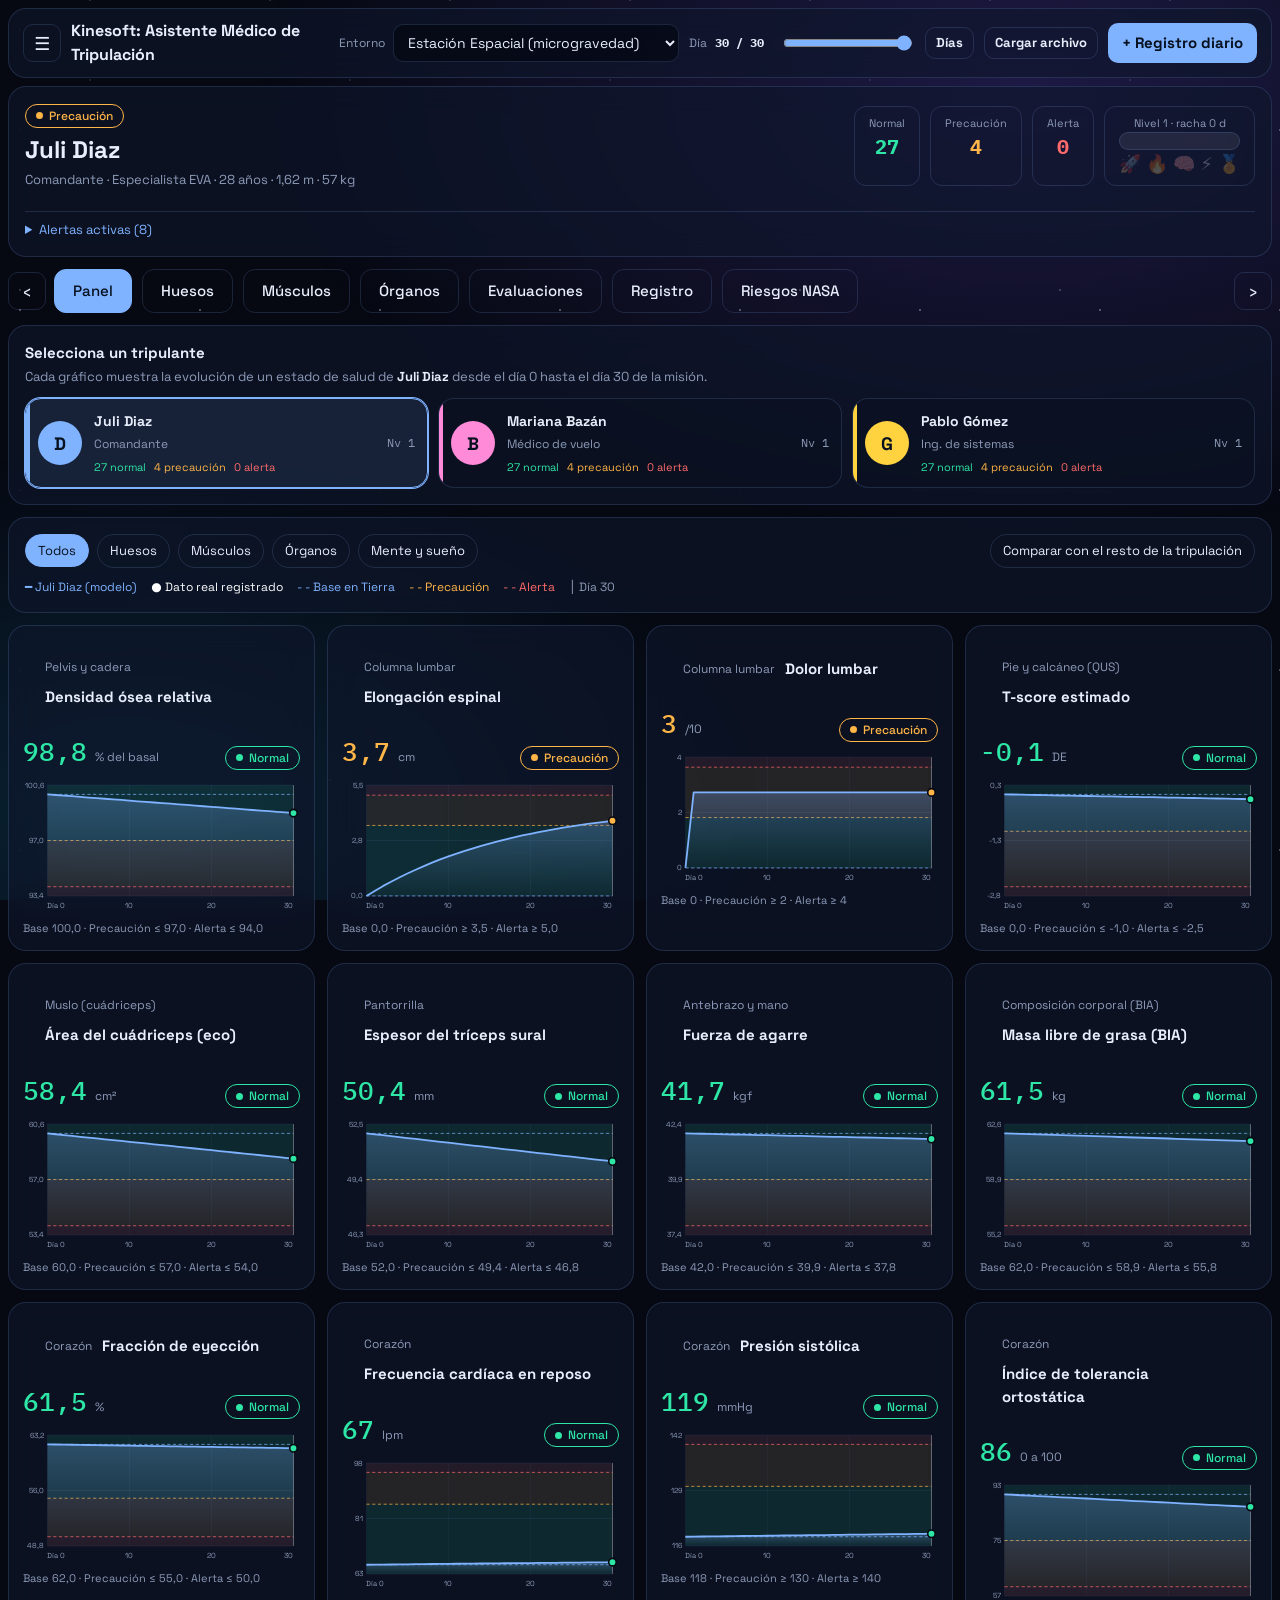
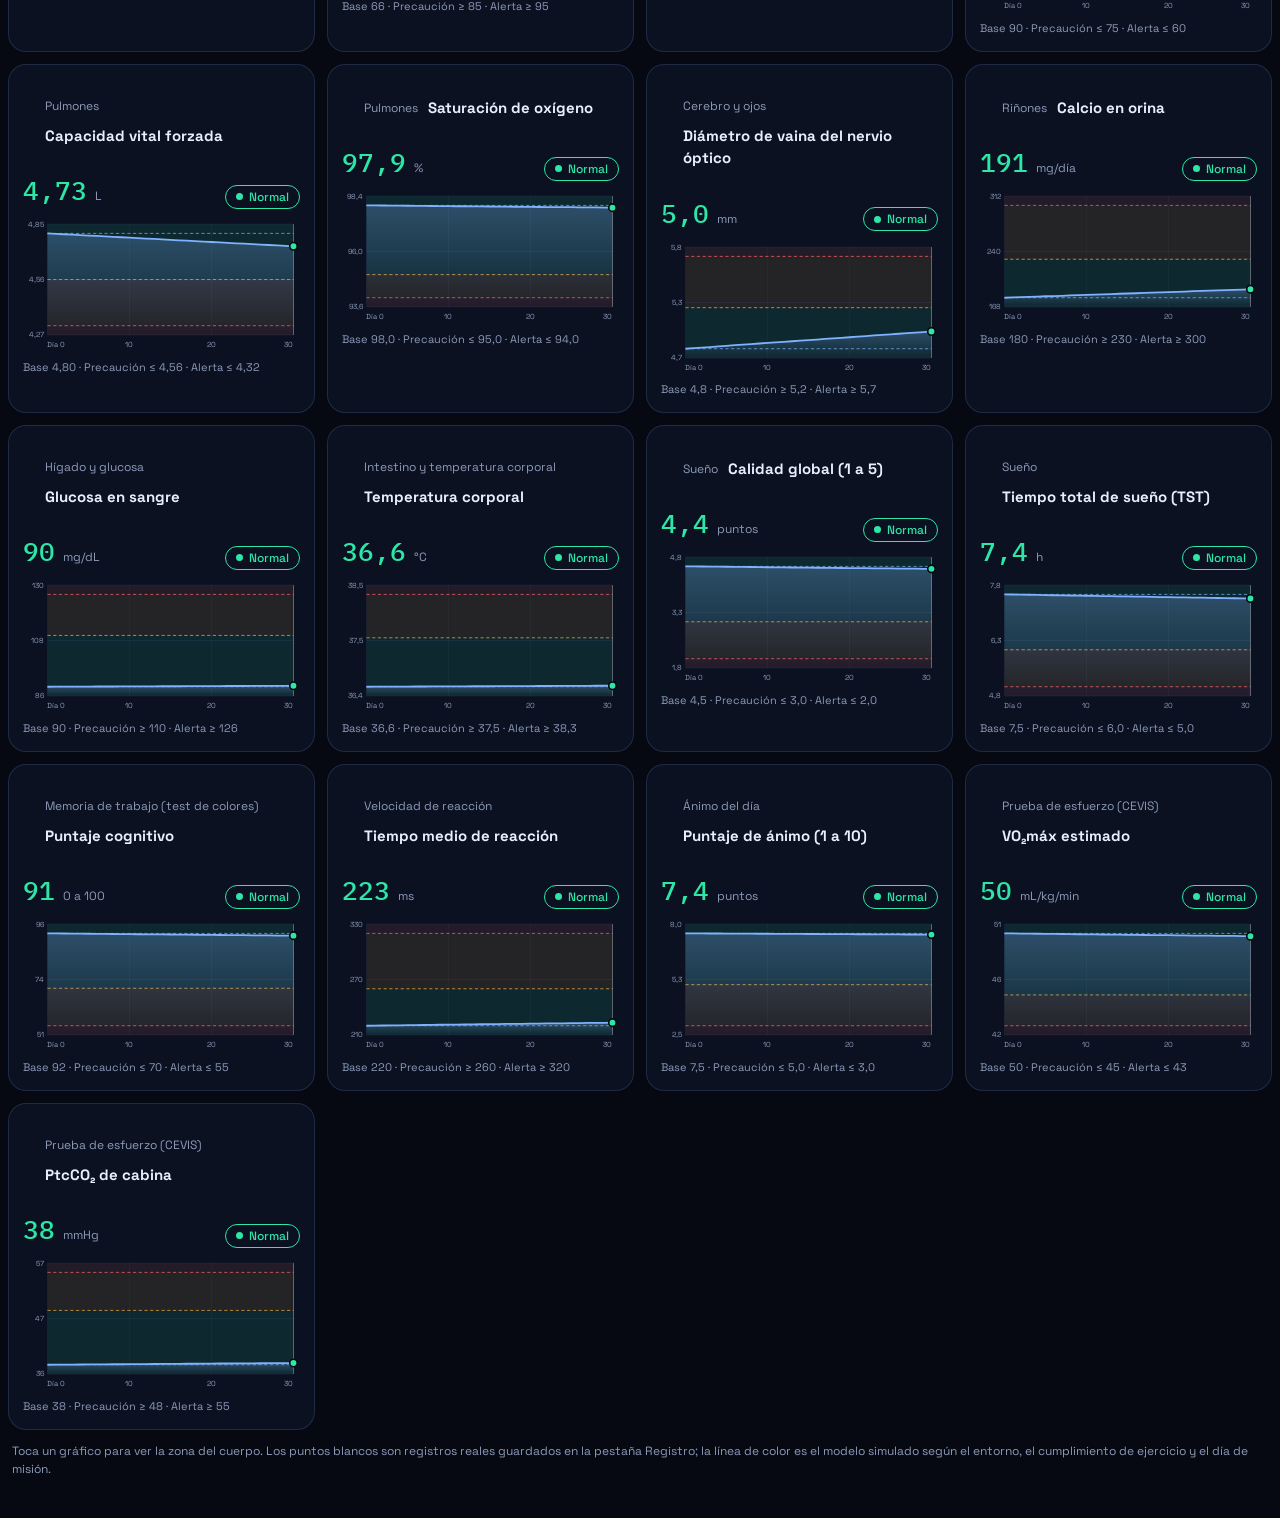
==== index.html @ 0e0f400b "Add files via upload" ====
<!DOCTYPE html>
<html lang="es"><head><meta charset="UTF-8">
<meta name="viewport" content="width=device-width, initial-scale=1, viewport-fit=cover">
<title>Kinesoft: Asistente Médico de Tripulación</title>
<link href="https://fonts.googleapis.com/css2?family=Space+Grotesk:wght@400;500;700&family=IBM+Plex+Mono:wght@400;500&display=swap" rel="stylesheet">
<link rel="stylesheet" href="styles.css">
</head><body>
<div class="sky"><i></i><i></i></div><div id="tip" class="mono"></div><div id="toast"></div>
<header class="g"><button class="ib hb" id="hb" aria-label="Abrir menú de navegación" aria-expanded="false" aria-controls="drawer">☰</button><h1>Kinesoft: Asistente Médico de Tripulación</h1>
<label class="ctl xs">Entorno<select id="env"></select></label>
<label class="ctl">Día <b id="dd" class="mono" style="color:var(--tx);min-width:58px"></b><input type="range" id="day" min="0" max="30" aria-label="Día de misión"></label>
<button class="btn o sm" id="dys">Días</button><button class="btn o sm" id="upl">Cargar archivo</button>
<button class="btn" id="log">+ Registro diario</button></header>
<div id="scrim"></div>
<aside id="drawer" class="g" inert aria-label="Menú de navegación"><div class="dh"><b class="mono">NAVEGACIÓN</b><button class="ib" id="dx" aria-label="Cerrar menú">✕</button></div><div class="mono sec">TRIPULACIÓN</div><div id="crew"></div><div class="mono sec">SECCIONES</div><nav id="nav" aria-label="Secciones de evaluación"></nav><div class="mono sec">SIMULACIÓN</div>
<label class="ctl" style="display:grid;margin-top:12px">Entorno de misión<select id="env2"></select></label>
<p id="envnote" style="font-size:12px;color:var(--mu)"></p>
<label class="ctl" style="display:grid;margin-top:8px">Cumplimiento de ejercicio <b id="adho" class="mono" style="color:var(--tx)"></b><input type="range" id="adh" min="0" max="100" step="5" style="width:100%"></label>
<label class="ctl" style="display:grid;margin-top:12px">Dolor lumbar (0 a 10) <b id="vaso" class="mono" style="color:var(--tx)"></b><input type="range" id="vas" min="0" max="10" step="1" style="width:100%"></label></aside>
<div class="app">
<main class="main" style="display:grid;gap:12px"><section class="g hero" id="hero"></section>
<div class="rw"><button class="ib" data-r="tabs" data-d="-1" aria-label="Anterior">‹</button><div class="rail" id="tabs"></div><button class="ib" data-r="tabs" data-d="1" aria-label="Siguiente">›</button></div>
<div class="stage" id="stage"></div></main></div>
<dialog id="dlg"><div id="dbody"></div></dialog>
<script src="clinicalconfig.js"></script><script src="anatomy.js"></script><script src="importer.js"></script><script src="apps.js"></script><script src="nav.js"></script>
</body></html>
---- styles.css ----
:root{--bg:#060912;--glass:rgba(16,24,44,.62);--line:rgba(140,180,255,.16);--tx:#e8eefc;--mu:#8d9bb8;--ac:#7fb2ff;--ok:#2ee6a6;--warn:#ffb547;--bad:#ff6b6b;color-scheme:dark;box-sizing:border-box;padding-top:env(safe-area-inset-top,0px);padding-bottom:env(safe-area-inset-bottom,0px)}
*{box-sizing:border-box}html{scroll-padding-top:env(safe-area-inset-top,0px)}
body{margin:0;background:var(--bg);color:var(--tx);font:400 15px/1.5 'Space Grotesk',system-ui,sans-serif;min-height:100vh}
.mono{font-family:'IBM Plex Mono',ui-monospace,monospace}
.sky{position:fixed;inset:0;z-index:0;pointer-events:none;background:radial-gradient(60% 50% at 80% 10%,rgba(90,70,200,.28),transparent),radial-gradient(50% 40% at 10% 90%,rgba(20,120,170,.22),transparent)}
.sky i{position:absolute;inset:-260px 0 0;background-image:radial-gradient(1.5px 1.5px at 20px 30px,#fff,transparent),radial-gradient(1px 1px at 90px 80px,#cfe0ff,transparent),radial-gradient(1.2px 1.2px at 150px 140px,#fff,transparent);background-size:180px 180px;opacity:.55;animation:drift 90s linear infinite}
.sky i+i{background-size:260px 260px;opacity:.35;animation-duration:150s}@keyframes drift{to{transform:translateY(260px)}}
.g{background:var(--glass);border:1px solid var(--line);border-radius:18px;backdrop-filter:blur(14px);-webkit-backdrop-filter:blur(14px)}
header{position:sticky;top:env(safe-area-inset-top,0px);z-index:30;display:flex;flex-wrap:wrap;gap:10px;align-items:center;padding:10px 14px;margin:8px;border-radius:16px}
header h1{font-size:16px;margin:0;font-weight:700;flex:1;min-width:140px}
.ctl{display:flex;align-items:center;gap:8px;font-size:12px;color:var(--mu)}
select,input,textarea{background:rgba(5,8,18,.7);color:var(--tx);border:1px solid var(--line);border-radius:10px;padding:8px 10px;font:inherit;font-size:14px;min-width:0}
select:focus,input:focus,textarea:focus,button:focus-visible,summary:focus-visible,.z:focus-visible{outline:2px solid var(--ac);outline-offset:2px}
input[type=range]{padding:0;accent-color:var(--ac);width:130px}button{font:inherit;color:var(--tx);cursor:pointer}
.btn{background:var(--ac);color:#06101f;border:0;border-radius:10px;padding:9px 14px;font-weight:700}.btn.o{background:transparent;color:var(--tx);border:1px solid var(--line)}.btn.sm{padding:5px 10px;font-size:13px}
.ib{background:transparent;border:1px solid var(--line);border-radius:10px;width:38px;height:38px;font-size:18px}
.app{position:relative;z-index:1;max-width:1320px;margin:0 auto;padding:0 8px 40px;display:grid;gap:12px}
#drawer{position:fixed;z-index:40;inset:0 auto 0 0;width:340px;max-width:90vw;overscroll-behavior:contain;transform:translateX(-105%);transition:transform .3s;padding:16px;border-radius:0 18px 18px 0;background:rgba(8,12,26,.95);overflow:auto}
#drawer.open{transform:none}#scrim{position:fixed;inset:0;z-index:35;background:rgba(0,0,0,.55);display:none}#scrim.on{display:block}
.crew{display:flex;gap:10px;align-items:center;width:100%;text-align:left;padding:10px;margin-bottom:8px;border-radius:14px;background:transparent;border:1px solid var(--line)}.crew.on{background:rgba(127,178,255,.14);border-color:var(--ac)}.crew b{display:block;font-size:14px}.crew span{font-size:12px;color:var(--mu)}
.av{width:36px;height:36px;border-radius:50%;display:grid;place-items:center;background:linear-gradient(135deg,#2b4fa8,#6a4fd8);font-weight:700;flex:none}
.hero{padding:16px;display:flex;flex-wrap:wrap;gap:14px;justify-content:space-between;align-items:center}.hero h2{margin:4px 0 2px;font-size:24px}.hero p{margin:0;color:var(--mu);font-size:13px}
.kp{display:flex;gap:10px;flex-wrap:wrap}.kp div{padding:8px 14px;border-radius:12px;border:1px solid var(--line);text-align:center}.kp small{display:block;color:var(--mu);font-size:11px}.kp b{font-size:20px}
.xp{height:6px;border-radius:9px;background:rgba(255,255,255,.08);overflow:hidden;min-width:120px}.xp i{display:block;height:100%;background:linear-gradient(90deg,#7fb2ff,#9b6bff)}
.bd{display:inline-flex;align-items:center;gap:6px;font-size:12px;padding:2px 10px;border-radius:99px;border:1px solid currentColor;font-weight:500}.bd:before{content:"";width:7px;height:7px;border-radius:50%;background:currentColor}
.t0{color:var(--ok)}.t1{color:var(--warn)}.t2{color:var(--bad)}.t3{color:#7b869e}
.rail{display:flex;gap:10px;overflow-x:auto;scroll-snap-type:x mandatory;scrollbar-width:none;-webkit-overflow-scrolling:touch}.rail::-webkit-scrollbar{display:none}.rail>*{scroll-snap-align:start;flex:none}
.rw{display:flex;align-items:center;gap:8px}.rw .rail{flex:1}.rw .ib{display:none}@media(min-width:900px){.rw .ib{display:block}}
.tab{padding:10px 18px;border-radius:12px;border:1px solid var(--line);background:transparent;font-weight:500;white-space:nowrap}.tab.on{background:var(--ac);color:#06101f;border-color:var(--ac)}
.stage{display:grid;gap:12px}.stage.anim>*{animation:in .4s ease}@keyframes in{from{opacity:0;transform:translateY(8px)}}
.pn{padding:16px}.svgw{display:grid;place-items:center;border-radius:14px;min-height:380px;position:relative}
svg.body{width:100%;max-width:270px;height:auto}.sil-a *{fill:none;stroke:#9ec5ff;stroke-opacity:.6;stroke-width:3;stroke-linejoin:round}.sil-b *{fill:#0a1128;stroke:none}.sil-c *{fill:url(#bs);fill-opacity:.26;stroke:none}
.gh{pointer-events:none}.gh .f{fill:rgba(190,215,255,.07);stroke:rgba(190,215,255,.2);stroke-width:.6}.gh .s{fill:none;stroke:rgba(190,215,255,.18)}.gh .d,.gh .k{fill:none;stroke:none}
.rings circle{fill:none;stroke:rgba(127,178,255,.14);stroke-dasharray:2 5}.scan{fill:rgba(127,178,255,.35);animation:scan 5s linear infinite}@keyframes scan{from{transform:translateY(0)}to{transform:translateY(470px)}}
.z{cursor:pointer;transition:color .4s,filter .4s}.z .f{fill:currentColor;fill-opacity:.62;stroke:rgba(5,8,18,.55);stroke-width:.7}.z .s{fill:none;stroke:currentColor;stroke-width:2.4;stroke-linecap:round;stroke-opacity:.9}.z .d{fill:none;stroke:rgba(5,8,18,.6);stroke-width:.9;stroke-linecap:round;pointer-events:none}.z .k{fill:#060912;fill-opacity:.85;pointer-events:none}
.z.s0{color:var(--ok);filter:drop-shadow(0 0 3px rgba(46,230,166,.6))}.z.s1{color:var(--warn);filter:drop-shadow(0 0 3px rgba(255,181,71,.7))}.z.s2{color:var(--bad);filter:drop-shadow(0 0 4px rgba(255,107,107,.85))}.z.s3{color:#6d788f;filter:none}
.z.sel .f{stroke:#fff;stroke-width:1.2;fill-opacity:.88}.z.sel{filter:drop-shadow(0 0 2px #fff) drop-shadow(0 0 7px currentColor)}.z:hover{opacity:.82}
#tip{position:fixed;z-index:60;pointer-events:none;padding:6px 10px;border-radius:10px;font-size:12px;background:rgba(5,8,18,.95);border:1px solid var(--line);display:none;white-space:nowrap}
.card{width:240px;padding:14px;border-radius:16px;border:1px solid var(--line);background:rgba(10,16,32,.55);text-align:left;display:block}.card.sel{border-color:var(--ac);box-shadow:0 0 0 1px var(--ac)}.card small{color:var(--mu)}.card .v{font-size:24px;font-weight:700;margin:4px 0}.card .v em{font-style:normal;font-size:12px;color:var(--mu);font-weight:400}
.bar{height:6px;border-radius:9px;background:rgba(255,255,255,.08);overflow:hidden;margin:8px 0}.bar i{display:block;height:100%;border-radius:9px;background:currentColor;transition:width .5s}
.src{font-size:11px;padding:1px 8px;border-radius:6px;background:rgba(127,178,255,.15);color:var(--ac);font-style:normal}.src.r{background:var(--ac);color:#06101f;font-weight:700}
details{border-top:1px solid var(--line);padding-top:8px;margin-top:8px}summary{cursor:pointer;color:var(--ac);font-size:13px}details p{color:var(--mu);font-size:13px;margin:6px 0}
.lg{display:flex;gap:14px;flex-wrap:wrap;font-size:12px;color:var(--mu);margin-top:4px}
.pl{display:grid;gap:6px;margin:8px 0}.pr{display:grid;grid-template-columns:1fr auto;gap:2px 10px;text-align:left;padding:8px 10px;border-radius:10px;border:1px solid var(--line);background:transparent;font-size:13px}.pr.on{border-color:var(--ac);background:rgba(127,178,255,.1)}.pr>span:last-child{grid-column:1/-1}.pr em{font-style:normal;font-size:11px;color:var(--mu)}
.two{display:grid;gap:12px}@media(min-width:900px){.two.fig{grid-template-columns:320px 1fr}}
@media(max-width:899px){.xs{display:none}}
dialog{border:1px solid var(--line);border-radius:18px;background:#0a1020;color:var(--tx);padding:18px;width:min(620px,94vw);max-height:92vh}dialog::backdrop{background:rgba(0,0,0,.7)}
.fg{display:grid;grid-template-columns:1fr 1fr;gap:10px}.fg label{font-size:12px;color:var(--mu);display:grid;gap:4px}.w{grid-column:1/-1}
.row{display:flex;gap:8px;flex-wrap:wrap;align-items:center}.chip{padding:6px 12px;border-radius:99px;border:1px solid var(--line);background:transparent;font-size:13px}.chip.on{background:var(--ac);color:#06101f;border-color:var(--ac)}
.sw{display:grid;grid-template-columns:repeat(5,1fr);gap:8px;margin:12px 0}.sw button{aspect-ratio:1;border-radius:14px;border:2px solid transparent;font-weight:700;color:#06101f}
.big{min-height:170px;border-radius:18px;display:grid;place-items:center;text-align:center;font-size:28px;font-weight:700;user-select:none;touch-action:manipulation;padding:12px}
table.tb{width:100%;border-collapse:collapse;font-size:12px}.tb td,.tb th{padding:6px 8px;border-top:1px solid var(--line);text-align:left;vertical-align:top}.tb th{color:var(--mu);font-weight:500}
.alert{padding:8px 12px;border-radius:12px;border:1px solid currentColor;margin:8px 0;font-size:13px}
#toast{position:fixed;left:50%;bottom:calc(20px + env(safe-area-inset-bottom,0px));transform:translateX(-50%);background:var(--ok);color:#042;padding:8px 16px;border-radius:99px;font-weight:700;opacity:0;transition:opacity .3s;z-index:70;pointer-events:none}#toast.on{opacity:1}
a{color:var(--ac)}@media(prefers-reduced-motion:reduce){*{animation:none!important;transition:none!important}}
/* ---- panel: selector de tripulante y cuadrícula de gráficos ---- */
.ccw{display:grid;gap:10px;margin-top:12px;grid-template-columns:repeat(auto-fit,minmax(240px,1fr))}
.cc{display:flex;align-items:center;gap:12px;text-align:left;padding:12px;border-radius:16px;border:1px solid var(--line);background:rgba(10,16,32,.5);position:relative;overflow:hidden}
.cc:before{content:"";position:absolute;left:0;top:0;bottom:0;width:4px;background:var(--cc)}
.cc.on{border-color:var(--cc);background:rgba(127,178,255,.1);box-shadow:0 0 0 1px var(--cc)}
.cc .av{width:44px;height:44px;font-size:18px}.ci{flex:1;min-width:0}.ci b{display:block;font-size:14px}.ci>span{font-size:12px;color:var(--mu)}
.mini{display:flex;gap:8px;flex-wrap:wrap;margin-top:4px}.mini i{font-style:normal;font-size:11px}.lv{font-size:12px;color:var(--mu)}
.cg{display:grid;gap:12px;grid-template-columns:repeat(auto-fill,minmax(300px,1fr))}
.gc{background:var(--glass);border:1px solid var(--line);border-radius:18px;padding:14px;cursor:pointer;backdrop-filter:blur(14px);-webkit-backdrop-filter:blur(14px);display:grid;gap:6px;align-content:start;transition:border-color .2s}
.gc:hover,.gc:focus-visible{border-color:var(--ac)}.gc header small{display:block;color:var(--mu);font-size:12px}.gc header b{font-size:15px}
.gv{display:flex;align-items:baseline;gap:8px;flex-wrap:wrap}.gv .mono{font-size:26px;font-weight:500}.gv em{font-style:normal;font-size:12px;color:var(--mu)}.gv .bd{margin-left:auto}
.gc footer{display:flex;justify-content:space-between;gap:8px;font-size:11px;color:var(--mu);flex-wrap:wrap}
/* ---- registro por zona ---- */
.rf{display:block;font-size:11px;color:var(--mu);margin-top:2px}.rf .bd{font-size:10px;padding:0 7px}
.zc{display:inline-flex;align-items:center;gap:6px;font-size:12px}.zc i{font-style:normal}
.tb tr.cur td{background:rgba(127,178,255,.1)}.tb .chip{padding:2px 10px;font-size:12px}
#regform .fg label{align-content:start}
@media(max-width:560px){.fg{grid-template-columns:1fr}.cg{grid-template-columns:1fr}}

.app>*,.main>*,.rw .rail{min-width:0}.main{min-width:0}.gc,.cc{min-width:0}
.two>*{min-width:0}@media(min-width:900px){.two.fig{grid-template-columns:320px minmax(0,1fr)}}
.stage,.main{grid-template-columns:minmax(0,1fr)}.stage>*{min-width:0}

/* ---- vistas (v-if), drawer jerárquico y navegación ---- */
.view{display:grid;gap:12px;min-width:0}.view [id],#insp,#regform{scroll-margin-top:calc(env(safe-area-inset-top,0px) + 96px)}
html.lock{overflow:hidden}#drawer[inert]{visibility:hidden;transition:transform .3s,visibility 0s .3s}
.dh{display:flex;justify-content:space-between;align-items:center;margin-bottom:4px}.dh b{color:var(--mu);font-size:12px;letter-spacing:.08em}
.sec{color:var(--mu);font-size:12px;margin:14px 0 8px;letter-spacing:.08em}
#nav{display:grid;gap:6px}.ng{border:1px solid var(--line);border-radius:14px;overflow:hidden}.ng.cur{border-color:var(--ac)}
.ngh{display:flex;align-items:center;gap:10px;width:100%;min-height:46px;padding:8px 12px;background:transparent;border:0;text-align:left}
.ngh b{flex:1;font-size:14px;font-weight:500}.ngh em{font-style:normal;color:var(--mu);transition:transform .2s}.ng.open .ngh em{transform:rotate(90deg)}
.ng ul{list-style:none;margin:0;padding:0 6px 6px;display:none}.ng.open ul{display:grid;gap:2px}
.nl{display:flex;justify-content:space-between;align-items:center;gap:8px;width:100%;min-height:42px;padding:8px 12px;border:0;border-radius:10px;background:transparent;text-align:left;font-size:13px}
.nl:hover{background:rgba(127,178,255,.08)}.nl.on{background:rgba(127,178,255,.18);box-shadow:inset 2px 0 var(--ac)}.nl i,.ngh i{font-style:normal;font-size:10px}
/* gráficos de evolución junto a la silueta e historial: tamaño contenido, centrado */
.pn svg[role="img"]{max-width:480px;margin-inline:auto}
@media(max-width:560px){.pn svg[role="img"]{max-width:100%}}
/* la vista no debe ensancharse por el carrusel: una sola columna que puede encogerse */
.view{grid-template-columns:minmax(0,1fr)}.view>*{min-width:0}
/* carrusel de tarjetas: máximo 4 visibles; el resto aparece con las flechas */
@media(min-width:900px){.rail>.card{width:calc((100% - 30px)/4)}}
/* flechas del carrusel de tarjetas siempre visibles */
.ib[data-r="cards"]{display:block}
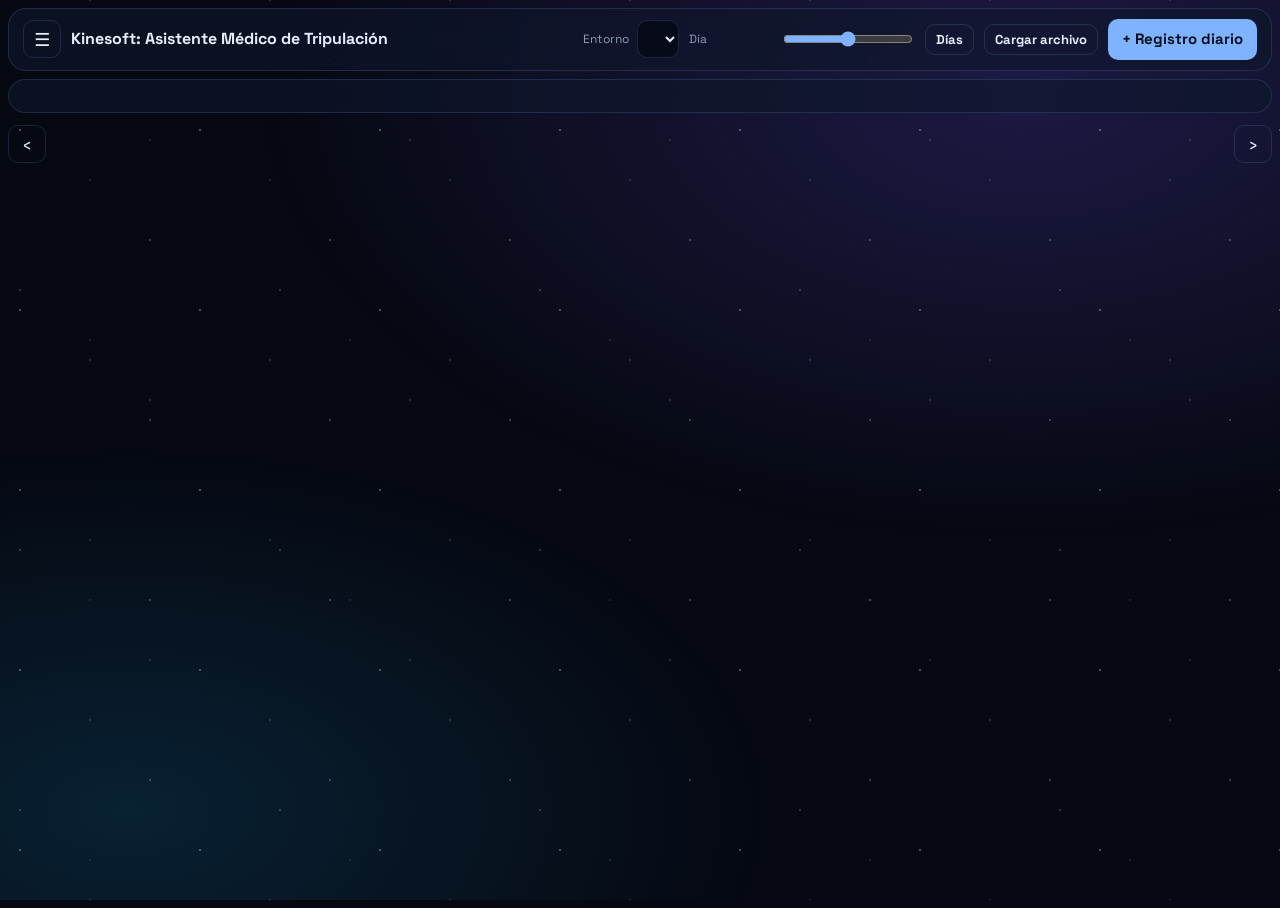
==== commit be72bdd2: "Update index.html" ====
--- a/index.html
+++ b/index.html
@@ -1,26 +1,62 @@
 <!DOCTYPE html>
-<html lang="es"><head><meta charset="UTF-8">
-<meta name="viewport" content="width=device-width, initial-scale=1, viewport-fit=cover">
-<title>Kinesoft: Asistente Médico de Tripulación</title>
-<link href="https://fonts.googleapis.com/css2?family=Space+Grotesk:wght@400;500;700&family=IBM+Plex+Mono:wght@400;500&display=swap" rel="stylesheet">
-<link rel="stylesheet" href="styles.css">
-</head><body>
-<div class="sky"><i></i><i></i></div><div id="tip" class="mono"></div><div id="toast"></div>
-<header class="g"><button class="ib hb" id="hb" aria-label="Abrir menú de navegación" aria-expanded="false" aria-controls="drawer">☰</button><h1>Kinesoft: Asistente Médico de Tripulación</h1>
-<label class="ctl xs">Entorno<select id="env"></select></label>
-<label class="ctl">Día <b id="dd" class="mono" style="color:var(--tx);min-width:58px"></b><input type="range" id="day" min="0" max="30" aria-label="Día de misión"></label>
-<button class="btn o sm" id="dys">Días</button><button class="btn o sm" id="upl">Cargar archivo</button>
-<button class="btn" id="log">+ Registro diario</button></header>
-<div id="scrim"></div>
-<aside id="drawer" class="g" inert aria-label="Menú de navegación"><div class="dh"><b class="mono">NAVEGACIÓN</b><button class="ib" id="dx" aria-label="Cerrar menú">✕</button></div><div class="mono sec">TRIPULACIÓN</div><div id="crew"></div><div class="mono sec">SECCIONES</div><nav id="nav" aria-label="Secciones de evaluación"></nav><div class="mono sec">SIMULACIÓN</div>
-<label class="ctl" style="display:grid;margin-top:12px">Entorno de misión<select id="env2"></select></label>
-<p id="envnote" style="font-size:12px;color:var(--mu)"></p>
-<label class="ctl" style="display:grid;margin-top:8px">Cumplimiento de ejercicio <b id="adho" class="mono" style="color:var(--tx)"></b><input type="range" id="adh" min="0" max="100" step="5" style="width:100%"></label>
-<label class="ctl" style="display:grid;margin-top:12px">Dolor lumbar (0 a 10) <b id="vaso" class="mono" style="color:var(--tx)"></b><input type="range" id="vas" min="0" max="10" step="1" style="width:100%"></label></aside>
-<div class="app">
-<main class="main" style="display:grid;gap:12px"><section class="g hero" id="hero"></section>
-<div class="rw"><button class="ib" data-r="tabs" data-d="-1" aria-label="Anterior">‹</button><div class="rail" id="tabs"></div><button class="ib" data-r="tabs" data-d="1" aria-label="Siguiente">›</button></div>
-<div class="stage" id="stage"></div></main></div>
-<dialog id="dlg"><div id="dbody"></div></dialog>
-<script src="clinicalconfig.js"></script><script src="anatomy.js"></script><script src="importer.js"></script><script src="apps.js"></script><script src="nav.js"></script>
-</body></html>
+<html lang="es">
+<head>
+  <meta charset="UTF-8">
+  <meta name="viewport" content="width=device-width, initial-scale=1, viewport-fit=cover">
+  <title>Kinesoft: Asistente Médico de Tripulación</title>
+  <link href="https://fonts.googleapis.com/css2?family=Space+Grotesk:wght@400;500;700&family=IBM+Plex+Mono:wght@400;500&display=swap" rel="stylesheet">
+  <link rel="stylesheet" href="styles.css">
+</head>
+<body>
+  <div class="sky"><i></i><i></i></div>
+  <div id="tip" class="mono"></div>
+  <div id="toast"></div>
+
+  <header class="g">
+    <button class="ib hb" id="hb" aria-label="Abrir menú de navegación" aria-expanded="false" aria-controls="drawer">☰</button>
+    <h1>Kinesoft: Asistente Médico de Tripulación</h1>
+    <label class="ctl xs">Entorno<select id="env"></select></label>
+    <label class="ctl">Día <b id="dd" class="mono" style="color:var(--tx);min-width:58px"></b><input type="range" id="day" min="0" max="30" aria-label="Día de misión"></label>
+    <button class="btn o sm" id="dys">Días</button>
+    <button class="btn o sm" id="upl">Cargar archivo</button>
+    <button class="btn" id="log">+ Registro diario</button>
+  </header>
+
+  <div id="scrim"></div>
+
+  <aside id="drawer" class="g" inert aria-label="Menú de navegación">
+    <div class="dh">
+      <b class="mono">NAVEGACIÓN</b>
+      <button class="ib" id="dx" aria-label="Cerrar menú">✕</button>
+    </div>
+    <div class="mono sec">TRIPULACIÓN</div>
+    <div id="crew"></div>
+    <div class="mono sec">SECCIONES</div>
+    <nav id="nav" aria-label="Secciones de evaluación"></nav>
+    <div class="mono sec">SIMULACIÓN</div>
+    <label class="ctl" style="display:grid;margin-top:12px">Entorno de misión<select id="env2"></select></label>
+    <p id="envnote" style="font-size:12px;color:var(--mu)"></p>
+    <label class="ctl" style="display:grid;margin-top:8px">Cumplimiento de ejercicio <b id="adho" class="mono" style="color:var(--tx)"></b><input type="range" id="adh" min="0" max="100" step="5" style="width:100%"></label>
+    <label class="ctl" style="display:grid;margin-top:12px">Dolor lumbar (0 a 10) <b id="vaso" class="mono" style="color:var(--tx)"></b><input type="range" id="vas" min="0" max="10" step="1" style="width:100%"></label>
+  </aside>
+
+  <div class="app">
+    <main class="main" style="display:grid;gap:12px">
+      <section class="g hero" id="hero"></section>
+      <div class="rw">
+        <button class="ib" data-r="tabs" data-d="-1" aria-label="Anterior">‹</button>
+        <div class="rail" id="tabs"></div>
+        <button class="ib" data-r="tabs" data-d="1" aria-label="Siguiente">›</button>
+      </div>
+      <div class="stage" id="stage"></div>
+    </main>
+  </div>
+
+  <dialog id="dlg">
+    <div id="dbody"></div>
+  </dialog>
+
+  <!-- Sistema de Alertas Dinámicas -->
+  <div id="alert-toast-yellow" role="alert" aria-live="polite"></div>
+
+  <div id="danger-modal
--- a/styles.css
+++ b/styles.css
@@ -96,3 +96,77 @@
 @media(min-width:900px){.rail>.card{width:calc((100% - 30px)/4)}}
 /* flechas del carrusel de tarjetas siempre visibles */
 .ib[data-r="cards"]{display:block}
+
+/* --- Sistema de Alertas Dinámicas --- */
+@keyframes screenFlash {
+  0% { background-color: rgba(255, 107, 107, 0.4); }
+  50% { background-color: rgba(255, 107, 107, 0.1); }
+  100% { background-color: rgba(255, 107, 107, 0.4); }
+}
+
+.screen-red-flash {
+  animation: screenFlash 0.6s ease-in-out 3;
+}
+
+/* Notificación amarilla interactiva */
+#alert-toast-yellow {
+  position: fixed;
+  top: 70px;
+  right: 20px;
+  z-index: 100;
+  background: rgba(255, 181, 71, 0.95);
+  color: #06101f;
+  padding: 12px 18px;
+  border-radius: 12px;
+  font-weight: 700;
+  cursor: pointer;
+  box-shadow: 0 4px 20px rgba(0,0,0,0.4);
+  transform: translateY(-20px);
+  opacity: 0;
+  transition: all 0.3s ease;
+  max-width: 320px;
+  font-size: 13px;
+  border: 1px solid #fff;
+}
+#alert-toast-yellow.on {
+  transform: translateY(0);
+  opacity: 1;
+}
+
+/* Cartel central rojo de peligro */
+#danger-modal-overlay {
+  position: fixed;
+  inset: 0;
+  z-index: 200;
+  background: rgba(0, 0, 0, 0.8);
+  display: grid;
+  place-items: center;
+  opacity: 0;
+  pointer-events: none;
+  transition: opacity 0.3s ease;
+}
+#danger-modal-overlay.on {
+  opacity: 1;
+  pointer-events: auto;
+}
+.danger-card {
+  background: #10192e;
+  border: 2px solid var(--bad);
+  border-radius: 20px;
+  padding: 24px;
+  text-align: center;
+  max-width: 400px;
+  width: 90%;
+  box-shadow: 0 0 30px rgba(255, 107, 107, 0.5);
+  cursor: pointer;
+  transition: transform 0.2s;
+}
+.danger-card:hover {
+  transform: scale(1.02);
+}
+.danger-symbol {
+  font-size: 48px;
+  color: var(--bad);
+  margin-bottom: 10px;
+  font-weight: bold;
+}
